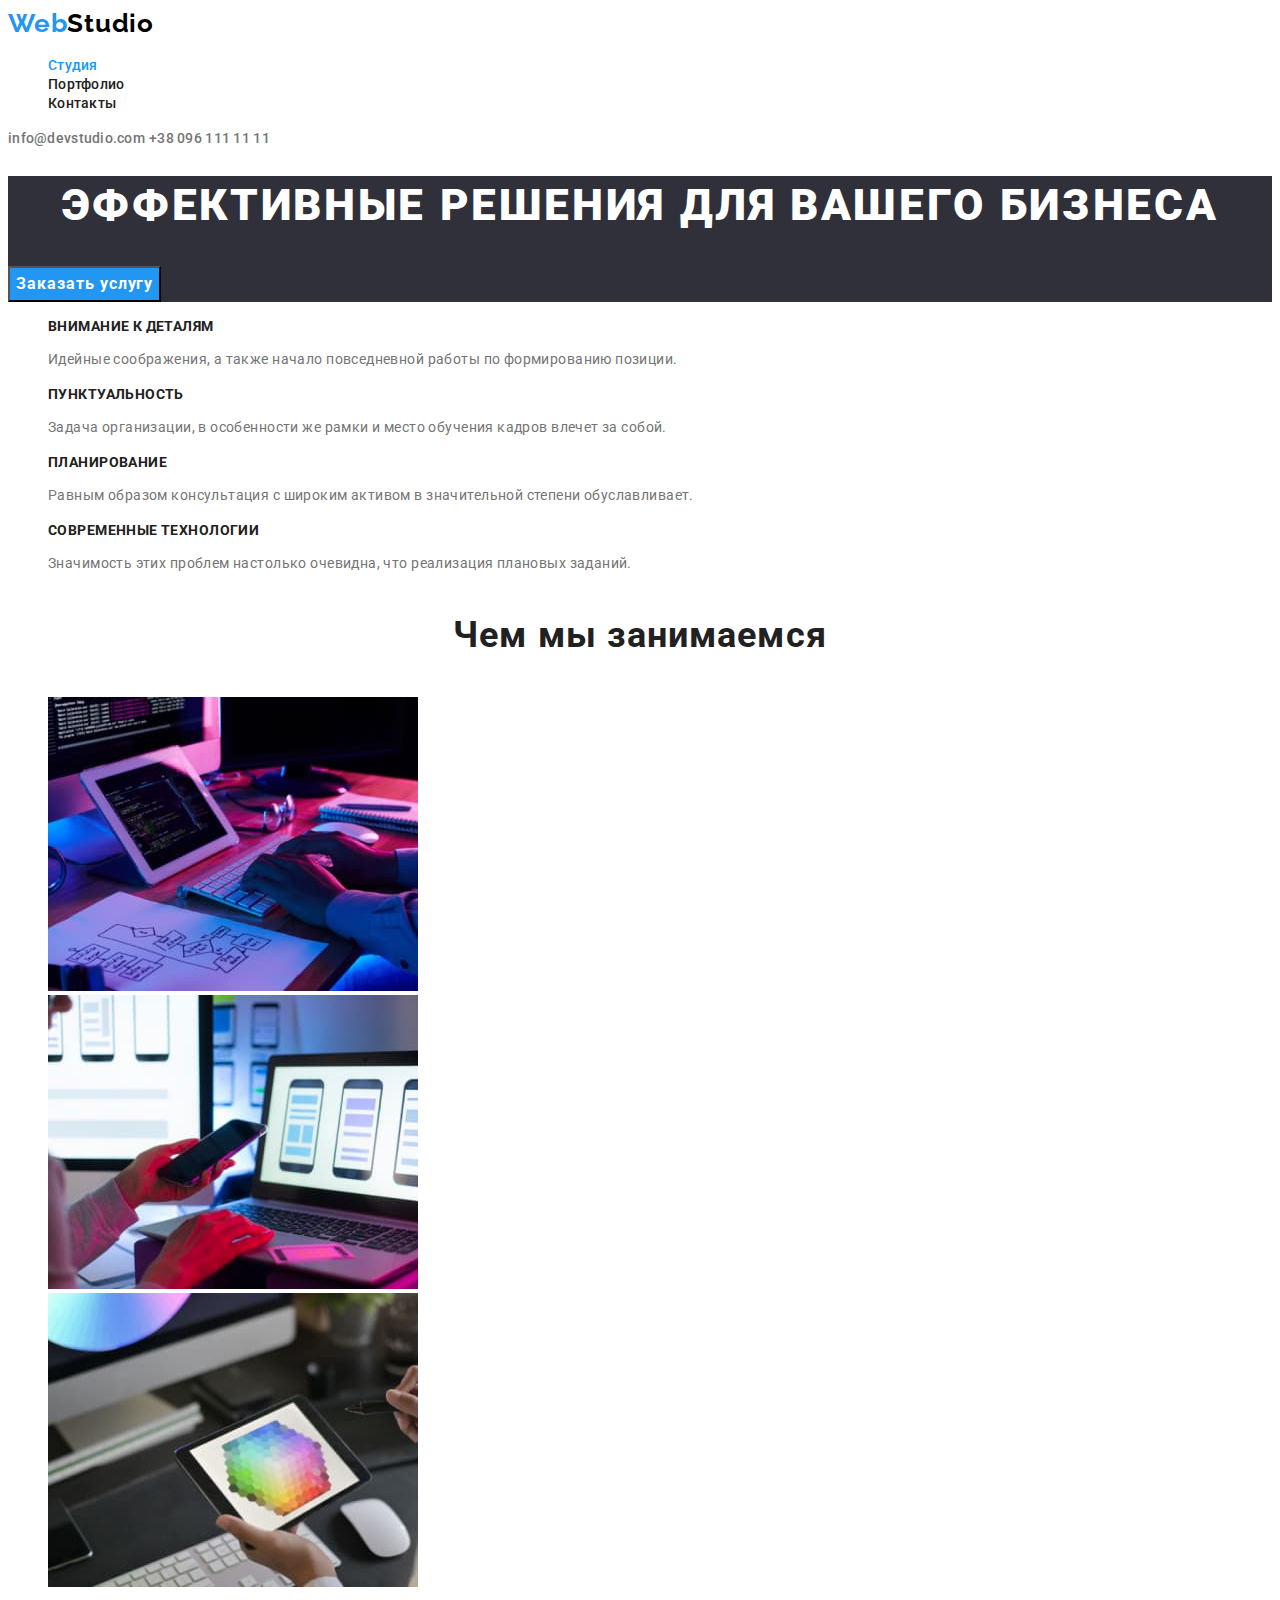
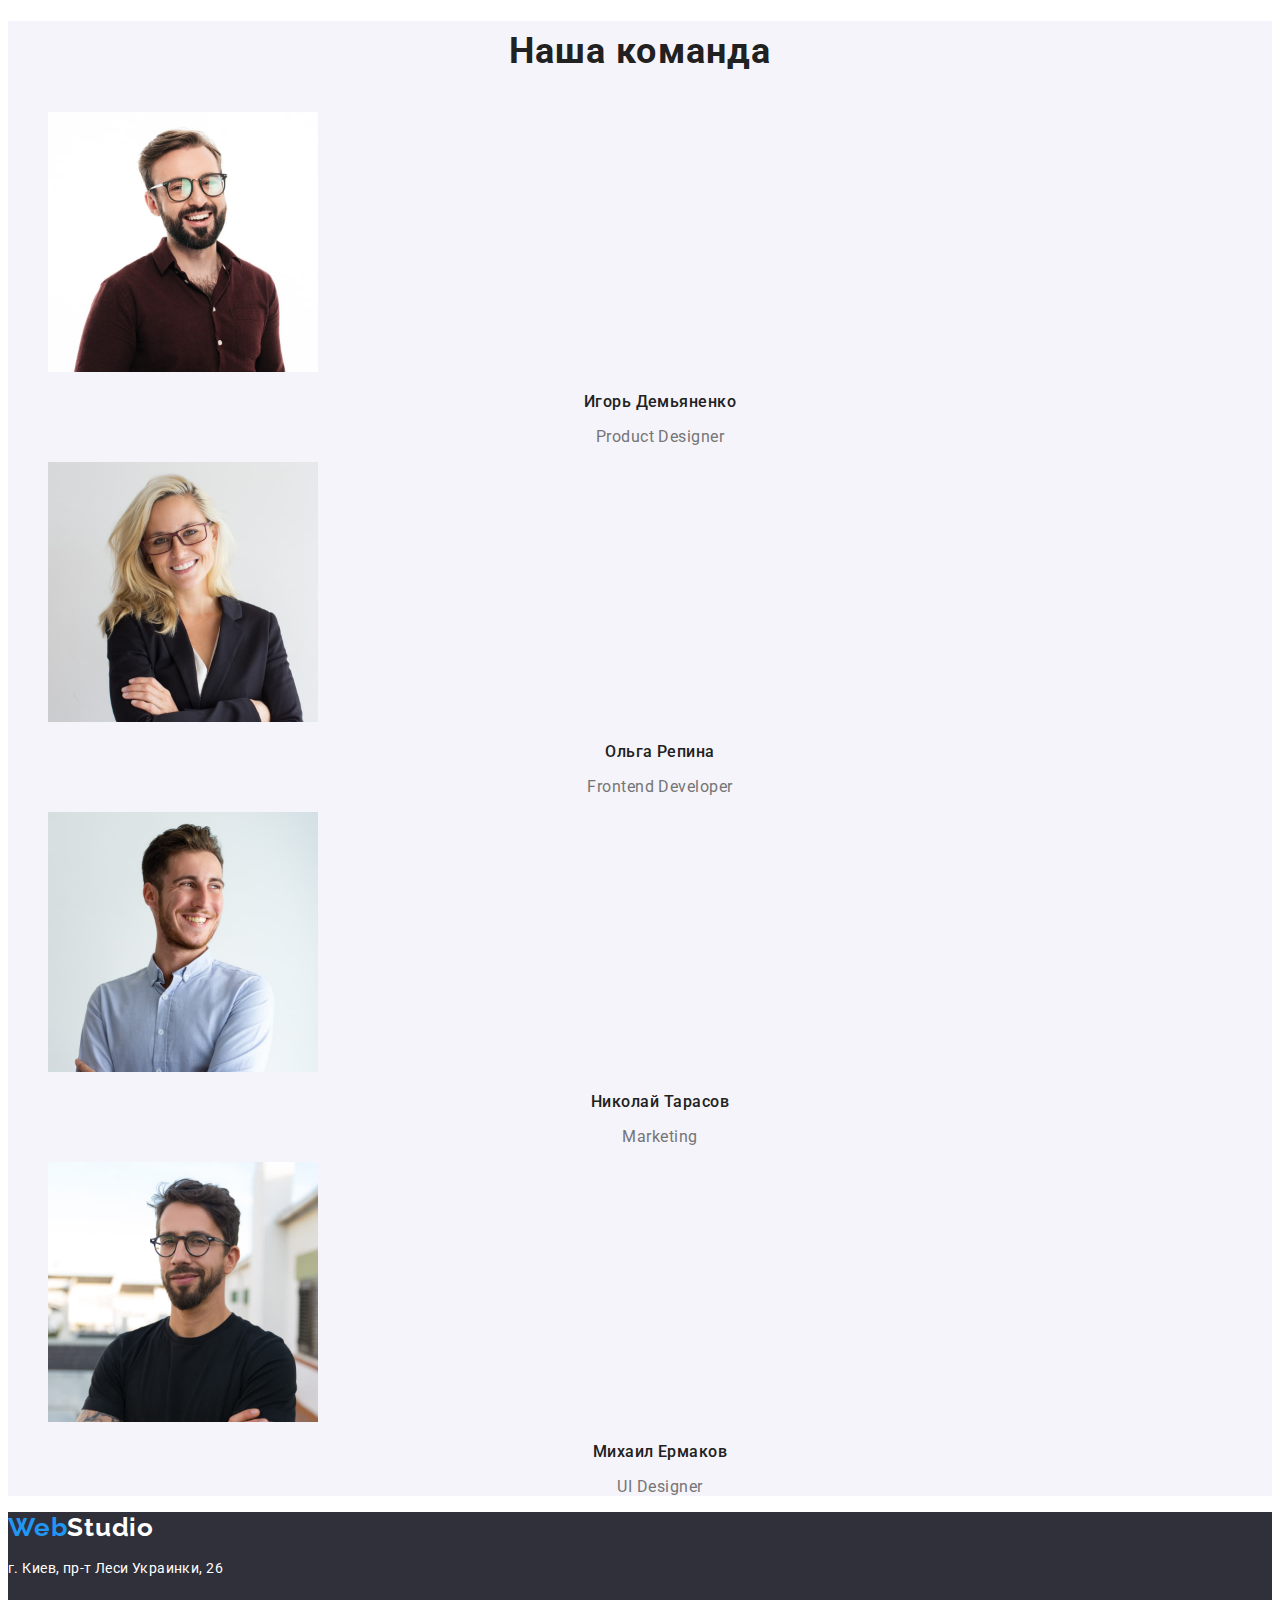
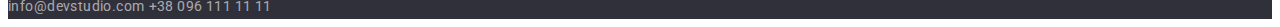
==== index.html @ 4a42e612 "init from hw2" ====
<!DOCTYPE html>
<html lang="ru">
  <head>
    <meta charset="UTF-8" />
    <meta http-equiv="X-UA-Compatible" content="IE=edge" />
    <meta name="viewport" content="width=device-width, initial-scale=1.0" />
    <link rel="preconnect" href="https://fonts.googleapis.com" />
    <link rel="preconnect" href="https://fonts.gstatic.com" crossorigin />
    <link
      href="https://fonts.googleapis.com/css2?family=Raleway:wght@700&family=Roboto:wght@400;500;700;900&display=swap"
      rel="stylesheet"
    />
    <link rel="stylesheet" href="./css/styles.css" />
    <title>Работа 2</title>
  </head>

  <body>
    <header class="header">
      <a href="" class="webstudio-header link"><span class="webstudio-accent">Web</span>Studio</a>
      <nav class="header-navigation">
        <ul class="header-list list">
          <li class="header-item"><a href="" class="header-link current link">Студия</a></li>
          <li class="header-item"><a href="./portfolio.html" class="header-link link">Портфолио</a></li>
          <li class="header-item"><a href="" class="header-link link">Контакты</a></li>
        </ul>
      </nav>
      <a class="header-tel link" href="mailto:info@devstudio.com">info@devstudio.com</a>
      <a class="header-tel link" href="tel:+380961111111">+38 096 111 11 11</a>
    </header>

    <main>
      <section class="hero">
        <h1 class="hero-title">Эффективные решения для вашего бизнеса</h1>
        <button type="button" class="hero-btn">Заказать услугу</button>
      </section>

      <section class="feature">
        <h2 class="visually-hidden">Особенности</h2>
        <!-- Невидимый заголовок -->
        <ul class="featute-list list">
          <li class="feature-item">
            <h3 class="feature-title">Внимание к деталям</h3>
            <p class="feature-text">Идейные соображения, а также начало повседневной работы по формированию позиции.</p>
          </li>
          <li class="feature-item">
            <h3 class="feature-title">Пунктуальность</h3>
            <p class="feature-text">
              Задача организации, в особенности же рамки и место обучения кадров влечет за собой.
            </p>
          </li>
          <li class="feature-item">
            <h3 class="feature-title">Планирование</h3>
            <p class="feature-text">
              Равным образом консультация с широким активом в значительной степени обуславливает.
            </p>
          </li>
          <li class="feature-item">
            <h3 class="feature-title">Современные технологии</h3>
            <p class="feature-text">Значимость этих проблем настолько очевидна, что реализация плановых заданий.</p>
          </li>
        </ul>
      </section>

      <section class="work">
        <h2 class="section-title">Чем мы занимаемся</h2>
        <ul class="work-list list">
          <li class="work-item">
            <img src="./images/img1.jpg" width="370" alt="Занятие 1" />
          </li>
          <li class="work-item">
            <img src="./images/img2.jpg" width="370" alt="Занятие 2" />
          </li>
          <li class="work-item">
            <img src="./images/img3.jpg" width="370" alt="Занятие 3" />
          </li>
        </ul>
      </section>

      <section class="team">
        <h2 class="section-title">Наша команда</h2>
        <ul class="team-list list">
          <li class="team-item">
            <img src="./images/img4.jpg" width="270" alt="Игорь Демьяненко" />
            <h3 class="team-item-title">Игорь Демьяненко</h3>
            <p class="team-item-text" lang="en">Product Designer</p>
          </li>
          <li class="team-item">
            <img src="./images/img5.jpg" width="270" alt="Ольга Репина" />
            <h3 class="team-item-title">Ольга Репина</h3>
            <p class="team-item-text" lang="en">Frontend Developer</p>
          </li>
          <li class="team-item">
            <img src="./images/img6.jpg" width="270" alt="Николай Тарасов" />
            <h3 class="team-item-title">Николай Тарасов</h3>
            <p class="team-item-text" lang="en">Marketing</p>
          </li>
          <li class="team-item">
            <img src="./images/img7.jpg" width="270" alt="Михаил Ермаков" />
            <h3 class="team-item-title">Михаил Ермаков</h3>
            <p class="team-item-text" lang="en">UI Designer</p>
          </li>
        </ul>
      </section>
    </main>

    <footer class="footer">
      <a href="" class="webstudio-footer link"><span class="webstudio-accent">Web</span>Studio</a>
      <address>
        <p class="footer-address">г. Киев, пр-т Леси Украинки, 26</p>
        <a class="footer-tel link" href="mailto:info@devstudio.com">info@devstudio.com</a>
        <a class="footer-tel link" href="tel:+380961111111">+38 096 111 11 11</a>
      </address>
    </footer>
  </body>
</html>
---- css/styles.css ----
:root {
  --main-color: #757575;
  --main-bg-color: #ffffff;
  --webstudio-header-color: #000000;
  --webstudio-footer-color: #ffffff;
  --accent-color: #2196f3;
  --title-color: #212121;
  --dark-bg-color: #2f303a;
  --hero-title-color: #ffffff;
  --btn-text-color: #ffffff;
  --btn-bg-color: #f5f4fa;
  --feature-title-color: #212121;
  --team-bg-color: #f5f4fa;
  --footer-addr-color: #ffffff;
  --footer-tel-color: rgba(255, 255, 255, 0.6);
}

.visually-hidden {
  position: absolute;
  white-space: nowrap;
  width: 1px;
  height: 1px;
  overflow: hidden;
  border: 0;
  padding: 0;
  clip: rect(0 0 0 0);
  clip-path: inset(50%);
  margin: -1px;
}

body {
  /* Основной цвет - цвет абзацев */
  color: var(--main-color);
  /* Основной фон страницы */
  background-color: var(--main-bg-color);
  font-family: 'Roboto', Tahoma, sans-serif;
}

/* Убираем подчеркивание у ссылок */
.link {
  text-decoration: none;
}

/* Убираем точки у списков */
.list {
  list-style: none;
}

/* ---------------------HEADER--------------------- */

.webstudio-header {
  font-family: 'Raleway', Tahoma, sans-serif;
  font-weight: 700;
  font-size: 26px;
  line-height: 1.19;
  letter-spacing: 0.03em;
  color: var(--webstudio-header-color);
}

.webstudio-accent {
  color: var(--accent-color);
}

.header-link {
  font-weight: 500;
  font-size: 14px;
  line-height: 1.14;
  letter-spacing: 0.02em;
  color: var(--title-color);
}

.header-link.current {
  color: var(--accent-color);
}

.header-link:hover,
.header-link:focus {
  color: var(--accent-color);
}

.header-tel {
  font-weight: 500;
  font-size: 14px;
  line-height: 1.14;
  letter-spacing: 0.02em;
  color: inherit;
}

.header-tel:hover,
.header-tel:focus {
  color: var(--accent-color);
}

/* ---------------------HERO--------------------- */

.hero {
  background-color: var(--dark-bg-color);
}

.hero-title {
  font-weight: 900;
  font-size: 44px;
  line-height: 1.36;
  text-align: center;
  letter-spacing: 0.06em;
  text-transform: uppercase;
  color: var(--hero-title-color);
}

.hero-btn {
  font-family: inherit;
  font-weight: 700;
  font-size: 16px;
  line-height: 1.88;
  letter-spacing: 0.06em;
  color: var(--btn-text-color);
  background-color: var(--accent-color);
  cursor: pointer;
  /* display: flex;
  align-items: center;
  text-align: center; */
}

/* ---------------------FEATURE--------------------- */

.feature-title {
  font-size: 14px;
  line-height: 16px;
  letter-spacing: 0.03em;
  text-transform: uppercase;
  color: var(--title-color);
}

.feature-text {
  font-size: 14px;
  line-height: 1.71;
  letter-spacing: 0.03em;
}

/* ---------------------WORK--------------------- */

.section-title {
  font-size: 36px;
  line-height: 1.71;
  text-align: center;
  letter-spacing: 0.03em;
  color: var(--title-color);
}

/* ---------------------TEAM--------------------- */

.team {
  background-color: var(--team-bg-color);
}

.team-item-title {
  font-weight: 500;
  font-size: 16px;
  line-height: 1.19;
  text-align: center;
  letter-spacing: 0.03em;
  color: var(--title-color);
}

.team-item-text {
  font-size: 16px;
  line-height: 1.19;
  text-align: center;
  letter-spacing: 0.03em;
}

/* ---------------------FOOTER--------------------- */

.webstudio-footer {
  font-family: 'Raleway', Tahoma, sans-serif;
  font-weight: 700;
  font-size: 26px;
  line-height: 1.19;
  letter-spacing: 0.03em;
  color: var(--webstudio-footer-color);
}

.footer {
  background-color: var(--dark-bg-color);
}

.footer-address {
  font-size: 14px;
  line-height: 1.71;
  letter-spacing: 0.03em;
  font-style: normal;
  color: var(--footer-addr-color);
}

.footer-tel {
  font-size: 14px;
  line-height: 1.71;
  letter-spacing: 0.03em;
  font-style: normal;
  color: var(--footer-tel-color);
}

.footer-tel:hover,
.footer-tel:focus {
  color: var(--accent-color);
}

/* ---------------------PORTFOLIO--------------------- */

.filters-btn {
  font-family: inherit;
  font-weight: 500;
  font-size: 16px;
  line-height: 1.62;
  text-align: center;
  letter-spacing: 0.03em;
  cursor: pointer;
  color: var(--title-color);
  background-color: var(--btn-bg-color);
}

.filters-btn:hover,
.filters-btn:focus,
.filters-btn.current {
  color: var(--btn-text-color);
  background-color: var(--accent-color);
}

.projects-title {
  font-size: 18px;
  line-height: 2;
  letter-spacing: 0.06em;
  color: var(--title-color);
}

.projects-text {
  font-size: 16px;
  line-height: 1.88;
  letter-spacing: 0.03em;
}
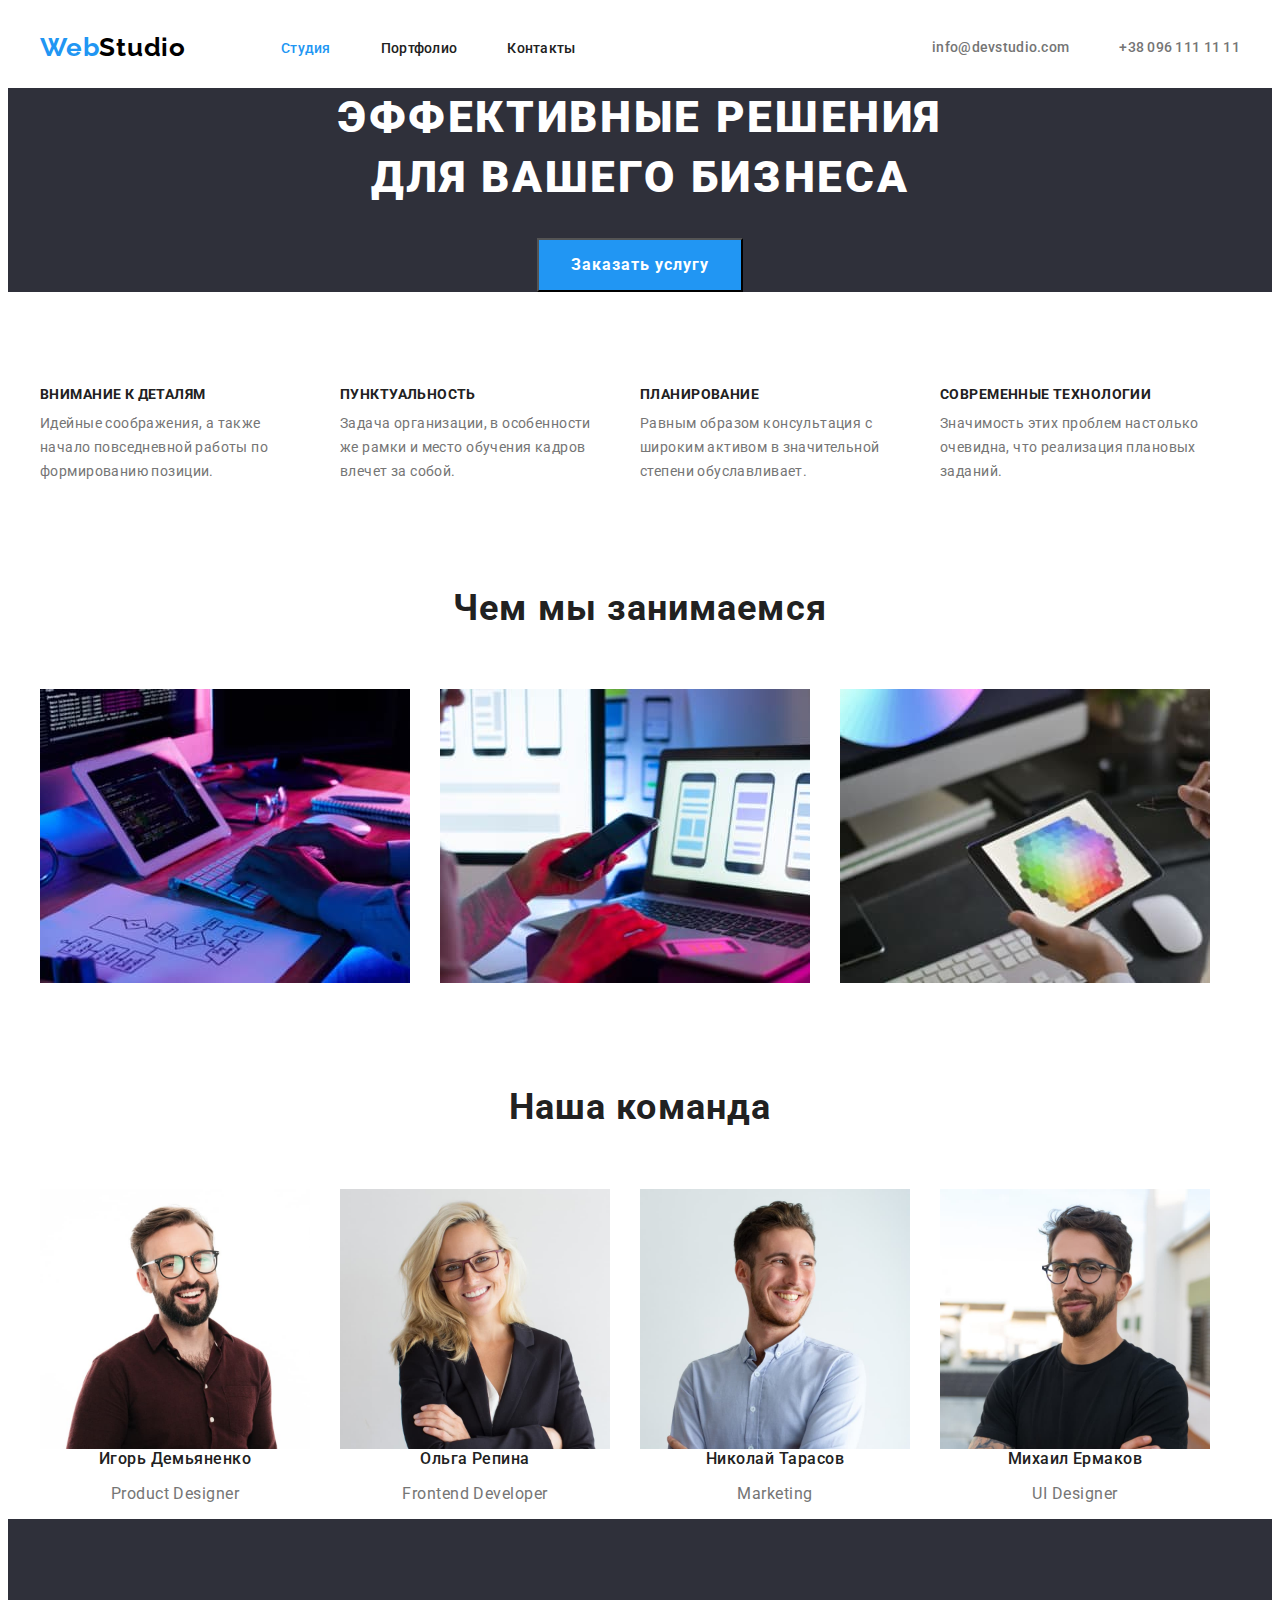
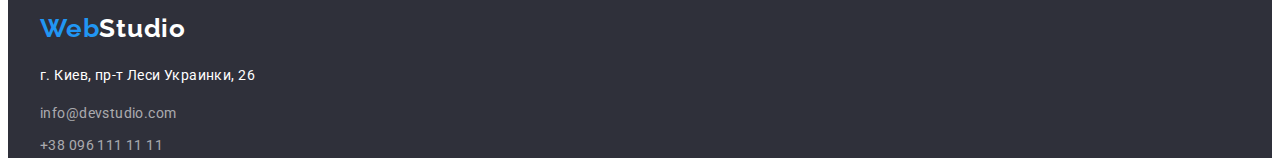
==== commit f74b949b: "version 1" ====
--- a/index.html
+++ b/index.html
@@ -10,106 +10,126 @@
       href="https://fonts.googleapis.com/css2?family=Raleway:wght@700&family=Roboto:wght@400;500;700;900&display=swap"
       rel="stylesheet"
     />
+    <link
+      rel="stylesheet"
+      href="https://cdnjs.cloudflare.com/ajax/libs/modern-normalize/1.1.0/modern-normalize.min.css"
+      integrity="sha512-wpPYUAdjBVSE4KJnH1VR1HeZfpl1ub8YT/NKx4PuQ5NmX2tKuGu6U/JRp5y+Y8XG2tV+wKQpNHVUX03MfMFn9Q=="
+      crossorigin="anonymous"
+      referrerpolicy="no-referrer"
+    />
+
     <link rel="stylesheet" href="./css/styles.css" />
-    <title>Работа 2</title>
+    <title>Работа 3</title>
   </head>
 
   <body>
     <header class="header">
-      <a href="" class="webstudio-header link"><span class="webstudio-accent">Web</span>Studio</a>
-      <nav class="header-navigation">
-        <ul class="header-list list">
-          <li class="header-item"><a href="" class="header-link current link">Студия</a></li>
-          <li class="header-item"><a href="./portfolio.html" class="header-link link">Портфолио</a></li>
-          <li class="header-item"><a href="" class="header-link link">Контакты</a></li>
+      <div class="container header-nav">
+        <a href="" class="webstudio-header"><span class="webstudio-accent">Web</span>Studio</a>
+        <ul class="site-nav list">
+          <li class="item"><a href="" class="link current">Студия</a></li>
+          <li class="item"><a href="./portfolio.html" class="link">Портфолио</a></li>
+          <li class="item"><a href="" class="link">Контакты</a></li>
         </ul>
-      </nav>
-      <a class="header-tel link" href="mailto:info@devstudio.com">info@devstudio.com</a>
-      <a class="header-tel link" href="tel:+380961111111">+38 096 111 11 11</a>
+        <div class="auth-nav">
+          <a class="auth-tel" href="mailto:info@devstudio.com">info@devstudio.com</a>
+          <a class="auth-tel" href="tel:+380961111111">+38 096 111 11 11</a>
+        </div>
+      </div>
     </header>
 
     <main>
+      <!-- Герой -->
       <section class="hero">
-        <h1 class="hero-title">Эффективные решения для вашего бизнеса</h1>
-        <button type="button" class="hero-btn">Заказать услугу</button>
+        <div class="container">
+          <h1 class="hero-title">Эффективные решения<br />для вашего бизнеса</h1>
+          <button type="button" class="hero-btn">Заказать услугу</button>
+        </div>
       </section>
 
-      <section class="feature">
-        <h2 class="visually-hidden">Особенности</h2>
-        <!-- Невидимый заголовок -->
-        <ul class="featute-list list">
-          <li class="feature-item">
-            <h3 class="feature-title">Внимание к деталям</h3>
-            <p class="feature-text">Идейные соображения, а также начало повседневной работы по формированию позиции.</p>
-          </li>
-          <li class="feature-item">
-            <h3 class="feature-title">Пунктуальность</h3>
-            <p class="feature-text">
-              Задача организации, в особенности же рамки и место обучения кадров влечет за собой.
-            </p>
-          </li>
-          <li class="feature-item">
-            <h3 class="feature-title">Планирование</h3>
-            <p class="feature-text">
-              Равным образом консультация с широким активом в значительной степени обуславливает.
-            </p>
-          </li>
-          <li class="feature-item">
-            <h3 class="feature-title">Современные технологии</h3>
-            <p class="feature-text">Значимость этих проблем настолько очевидна, что реализация плановых заданий.</p>
-          </li>
-        </ul>
+      <!-- Особенности -->
+      <section class="section">
+        <div class="container">
+          <h2 class="visually-hidden">Особенности</h2>
+          <!-- Невидимый заголовок -->
+          <ul class="feature-list list">
+            <li class="item">
+              <h3 class="title">Внимание к деталям</h3>
+              <p class="text">Идейные соображения, а также начало повседневной работы по формированию позиции.</p>
+            </li>
+            <li class="item">
+              <h3 class="title">Пунктуальность</h3>
+              <p class="text">Задача организации, в особенности же рамки и место обучения кадров влечет за собой.</p>
+            </li>
+            <li class="item">
+              <h3 class="title">Планирование</h3>
+              <p class="text">Равным образом консультация с широким активом в значительной степени обуславливает.</p>
+            </li>
+            <li class="item">
+              <h3 class="title">Современные технологии</h3>
+              <p class="text">Значимость этих проблем настолько очевидна, что реализация плановых заданий.</p>
+            </li>
+          </ul>
+        </div>
       </section>
 
-      <section class="work">
-        <h2 class="section-title">Чем мы занимаемся</h2>
-        <ul class="work-list list">
-          <li class="work-item">
-            <img src="./images/img1.jpg" width="370" alt="Занятие 1" />
-          </li>
-          <li class="work-item">
-            <img src="./images/img2.jpg" width="370" alt="Занятие 2" />
-          </li>
-          <li class="work-item">
-            <img src="./images/img3.jpg" width="370" alt="Занятие 3" />
-          </li>
-        </ul>
+      <!-- Чем мы занимаемся -->
+      <section class="section">
+        <div class="container">
+          <h2 class="section-title">Чем мы занимаемся</h2>
+          <ul class="work-list list">
+            <li class="item">
+              <img src="./images/img1.jpg" width="370" alt="Занятие 1" />
+            </li>
+            <li class="item">
+              <img src="./images/img2.jpg" width="370" alt="Занятие 2" />
+            </li>
+            <li class="item">
+              <img src="./images/img3.jpg" width="370" alt="Занятие 3" />
+            </li>
+          </ul>
+        </div>
       </section>
 
-      <section class="team">
-        <h2 class="section-title">Наша команда</h2>
-        <ul class="team-list list">
-          <li class="team-item">
-            <img src="./images/img4.jpg" width="270" alt="Игорь Демьяненко" />
-            <h3 class="team-item-title">Игорь Демьяненко</h3>
-            <p class="team-item-text" lang="en">Product Designer</p>
-          </li>
-          <li class="team-item">
-            <img src="./images/img5.jpg" width="270" alt="Ольга Репина" />
-            <h3 class="team-item-title">Ольга Репина</h3>
-            <p class="team-item-text" lang="en">Frontend Developer</p>
-          </li>
-          <li class="team-item">
-            <img src="./images/img6.jpg" width="270" alt="Николай Тарасов" />
-            <h3 class="team-item-title">Николай Тарасов</h3>
-            <p class="team-item-text" lang="en">Marketing</p>
-          </li>
-          <li class="team-item">
-            <img src="./images/img7.jpg" width="270" alt="Михаил Ермаков" />
-            <h3 class="team-item-title">Михаил Ермаков</h3>
-            <p class="team-item-text" lang="en">UI Designer</p>
-          </li>
-        </ul>
+      <!-- Наша команда -->
+      <section class="section">
+        <div class="container">
+          <h2 class="section-title">Наша команда</h2>
+          <ul class="team-list list">
+            <li class="item">
+              <img src="./images/img4.jpg" width="270" alt="Игорь Демьяненко" />
+              <h3 class="title">Игорь Демьяненко</h3>
+              <p class="text" lang="en">Product Designer</p>
+            </li>
+            <li class="item">
+              <img src="./images/img5.jpg" width="270" alt="Ольга Репина" />
+              <h3 class="title">Ольга Репина</h3>
+              <p class="text" lang="en">Frontend Developer</p>
+            </li>
+            <li class="item">
+              <img src="./images/img6.jpg" width="270" alt="Николай Тарасов" />
+              <h3 class="title">Николай Тарасов</h3>
+              <p class="text" lang="en">Marketing</p>
+            </li>
+            <li class="item">
+              <img src="./images/img7.jpg" width="270" alt="Михаил Ермаков" />
+              <h3 class="title">Михаил Ермаков</h3>
+              <p class="text" lang="en">UI Designer</p>
+            </li>
+          </ul>
+        </div>
       </section>
     </main>
 
-    <footer class="footer">
-      <a href="" class="webstudio-footer link"><span class="webstudio-accent">Web</span>Studio</a>
-      <address>
-        <p class="footer-address">г. Киев, пр-т Леси Украинки, 26</p>
-        <a class="footer-tel link" href="mailto:info@devstudio.com">info@devstudio.com</a>
-        <a class="footer-tel link" href="tel:+380961111111">+38 096 111 11 11</a>
-      </address>
+    <footer class="section footer">
+      <div class="container">
+        <a href="" class="webstudio-footer link"><span class="webstudio-accent">Web</span>Studio</a>
+        <address>
+          <p class="footer-address">г. Киев, пр-т Леси Украинки, 26</p>
+          <a class="footer-tel" href="mailto:info@devstudio.com">info@devstudio.com</a>
+          <a class="footer-tel" href="tel:+380961111111">+38 096 111 11 11</a>
+        </address>
+      </div>
     </footer>
   </body>
 </html>
--- a/css/styles.css
+++ b/css/styles.css
@@ -13,6 +13,7 @@
   --team-bg-color: #f5f4fa;
   --footer-addr-color: #ffffff;
   --footer-tel-color: rgba(255, 255, 255, 0.6);
+  --border-color: #eeeeee;
 }
 
 .visually-hidden {
@@ -29,117 +30,177 @@
 }
 
 body {
+  font-family: 'Roboto', Tahoma, sans-serif;
+
+  /* letter-spacing: -0.015em;
+  font-size: 18px;
+  line-height: 1.67; */
+
   /* Основной цвет - цвет абзацев */
   color: var(--main-color);
   /* Основной фон страницы */
   background-color: var(--main-bg-color);
-  font-family: 'Roboto', Tahoma, sans-serif;
-}
-
-/* Убираем подчеркивание у ссылок */
-.link {
-  text-decoration: none;
-}
-
-/* Убираем точки у списков */
+}
+
+/* Утилиты */
+
+/* Убираем точки и паддинги у списков */
 .list {
+  padding: 0;
+  margin: 0;
   list-style: none;
 }
 
+/* Контейнер */
+.container {
+  margin-left: auto;
+  margin-right: auto;
+  width: 1200px;
+  padding-left: 15px;
+  padding-right: 15px;
+  /* outline: 2px solid tomato; */
+}
+
+img {
+  display: block;
+  width: 100%;
+  height: auto;
+}
+
 /* ---------------------HEADER--------------------- */
 
 .webstudio-header {
+  padding-top: 24px;
+  padding-bottom: 25px;
+
   font-family: 'Raleway', Tahoma, sans-serif;
   font-weight: 700;
   font-size: 26px;
   line-height: 1.19;
   letter-spacing: 0.03em;
+
   color: var(--webstudio-header-color);
+
+  text-decoration: none;
 }
 
 .webstudio-accent {
   color: var(--accent-color);
 }
 
-.header-link {
+.header-nav {
+  display: flex;
+  align-items: center;
+}
+
+.site-nav {
+  display: flex;
+  margin-left: 95px;
+}
+
+.site-nav .item + .item {
+  margin-left: 50px;
+}
+
+.site-nav .link {
+  padding-top: 32px;
+  padding-bottom: 32px;
+
   font-weight: 500;
   font-size: 14px;
   line-height: 1.14;
   letter-spacing: 0.02em;
-  color: var(--title-color);
-}
-
-.header-link.current {
+
+  color: var(--title-color);
+
+  text-decoration: none;
+}
+
+.site-nav .link:hover,
+.site-nav .link:focus {
   color: var(--accent-color);
 }
 
-.header-link:hover,
-.header-link:focus {
+.site-nav .link.current {
   color: var(--accent-color);
 }
 
-.header-tel {
+.auth-nav {
+  display: flex;
+  margin-left: auto;
+}
+
+.auth-nav .auth-tel + .auth-tel {
+  margin-left: 50px;
+}
+
+.auth-tel {
+  padding-top: 32px;
+  padding-bottom: 32px;
+
   font-weight: 500;
   font-size: 14px;
   line-height: 1.14;
   letter-spacing: 0.02em;
+
   color: inherit;
-}
-
-.header-tel:hover,
-.header-tel:focus {
+
+  text-decoration: none;
+}
+
+.auth-tel:hover,
+.auth-tel:focus {
   color: var(--accent-color);
 }
 
 /* ---------------------HERO--------------------- */
 
 .hero {
+  text-align: center;
+
   background-color: var(--dark-bg-color);
 }
 
 .hero-title {
+  margin-top: 0;
+  margin-bottom: 30px;
+
   font-weight: 900;
   font-size: 44px;
   line-height: 1.36;
-  text-align: center;
   letter-spacing: 0.06em;
   text-transform: uppercase;
+
   color: var(--hero-title-color);
 }
 
 .hero-btn {
+  display: inline-block;
+  padding: 10px 32px;
+  min-width: 200px;
+
   font-family: inherit;
   font-weight: 700;
   font-size: 16px;
   line-height: 1.88;
   letter-spacing: 0.06em;
+
   color: var(--btn-text-color);
   background-color: var(--accent-color);
+
   cursor: pointer;
-  /* display: flex;
-  align-items: center;
-  text-align: center; */
-}
-
-/* ---------------------FEATURE--------------------- */
-
-.feature-title {
-  font-size: 14px;
-  line-height: 16px;
-  letter-spacing: 0.03em;
-  text-transform: uppercase;
-  color: var(--title-color);
-}
-
-.feature-text {
-  font-size: 14px;
-  line-height: 1.71;
-  letter-spacing: 0.03em;
-}
-
-/* ---------------------WORK--------------------- */
+}
+
+/* ---------------------SECTION--------------------- */
+
+.section {
+  padding-top: 94px;
+}
 
 .section-title {
+  margin-top: 0;
+  margin-bottom: 50px;
+
   font-size: 36px;
   line-height: 1.71;
   text-align: center;
@@ -147,13 +208,73 @@
   color: var(--title-color);
 }
 
+/* ---------------------FEATURE--------------------- */
+
+.feature-list {
+  display: flex;
+  flex-wrap: wrap;
+}
+
+.feature-list .item {
+  width: 270px;
+}
+.feature-list .item + .item {
+  margin-left: 30px;
+}
+
+.feature-list .title {
+  margin-top: 0px;
+  margin-bottom: 10px;
+
+  font-size: 14px;
+  line-height: 16px;
+  letter-spacing: 0.03em;
+  text-transform: uppercase;
+  color: var(--title-color);
+}
+
+.feature-list .text {
+  margin-top: 0;
+  margin-bottom: 0;
+
+  font-size: 14px;
+  line-height: 1.71;
+  letter-spacing: 0.03em;
+}
+
+/* ---------------------WORK--------------------- */
+
+.work-list {
+  display: flex;
+  flex-wrap: wrap;
+}
+
+.work-list .item {
+  width: 370px;
+}
+
+.work-list .item + .item {
+  margin-left: 30px;
+}
+
 /* ---------------------TEAM--------------------- */
 
-.team {
-  background-color: var(--team-bg-color);
-}
-
-.team-item-title {
+.team-list {
+  display: flex;
+  flex-wrap: wrap;
+}
+
+.team-list .item {
+  width: 270px;
+}
+.team-list .item + .item {
+  margin-left: 30px;
+}
+
+.team-list .title {
+  margin-top: 0;
+  margin-bottom: 10px;
+
   font-weight: 500;
   font-size: 16px;
   line-height: 1.19;
@@ -162,7 +283,7 @@
   color: var(--title-color);
 }
 
-.team-item-text {
+.team-list .text {
   font-size: 16px;
   line-height: 1.19;
   text-align: center;
@@ -171,20 +292,27 @@
 
 /* ---------------------FOOTER--------------------- */
 
+.footer {
+  margin-bottom: 0;
+
+  background-color: var(--dark-bg-color);
+}
+
 .webstudio-footer {
+  margin-top: 60px;
+
   font-family: 'Raleway', Tahoma, sans-serif;
   font-weight: 700;
   font-size: 26px;
   line-height: 1.19;
   letter-spacing: 0.03em;
   color: var(--webstudio-footer-color);
-}
-
-.footer {
-  background-color: var(--dark-bg-color);
+  text-decoration: none;
 }
 
 .footer-address {
+  margin-top: 20px;
+
   font-size: 14px;
   line-height: 1.71;
   letter-spacing: 0.03em;
@@ -193,11 +321,16 @@
 }
 
 .footer-tel {
+  margin-top: 9px;
+
+  display: block;
   font-size: 14px;
   line-height: 1.71;
   letter-spacing: 0.03em;
   font-style: normal;
   color: var(--footer-tel-color);
+
+  text-decoration: none;
 }
 
 .footer-tel:hover,
@@ -207,7 +340,20 @@
 
 /* ---------------------PORTFOLIO--------------------- */
 
-.filters-btn {
+.filters {
+  display: flex;
+  flex-wrap: wrap;
+  justify-content: center;
+  margin-bottom: 50px;
+}
+
+.filters .item + .item {
+  margin-left: 8px;
+}
+.filters .btn {
+  padding: 6px 22px;
+  border-radius: 4px;
+  min-width: 73px;
   font-family: inherit;
   font-weight: 500;
   font-size: 16px;
@@ -219,21 +365,37 @@
   background-color: var(--btn-bg-color);
 }
 
-.filters-btn:hover,
-.filters-btn:focus,
-.filters-btn.current {
+.filters .btn:hover,
+.filters .btn:focus,
+.filters .btn.current {
   color: var(--btn-text-color);
   background-color: var(--accent-color);
 }
 
-.projects-title {
+.projects {
+  display: flex;
+  flex-wrap: wrap;
+  margin: -15px;
+}
+
+.projects .item {
+  width: 370px;
+  margin: 15px;
+
+  border: 1px solid var(--border-color);
+}
+
+.projects .title {
+  margin: 20px 24px 0 24px;
   font-size: 18px;
   line-height: 2;
   letter-spacing: 0.06em;
   color: var(--title-color);
 }
 
-.projects-text {
+.projects .text {
+  margin: 4px 24px 20px 24px;
+
   font-size: 16px;
   line-height: 1.88;
   letter-spacing: 0.03em;
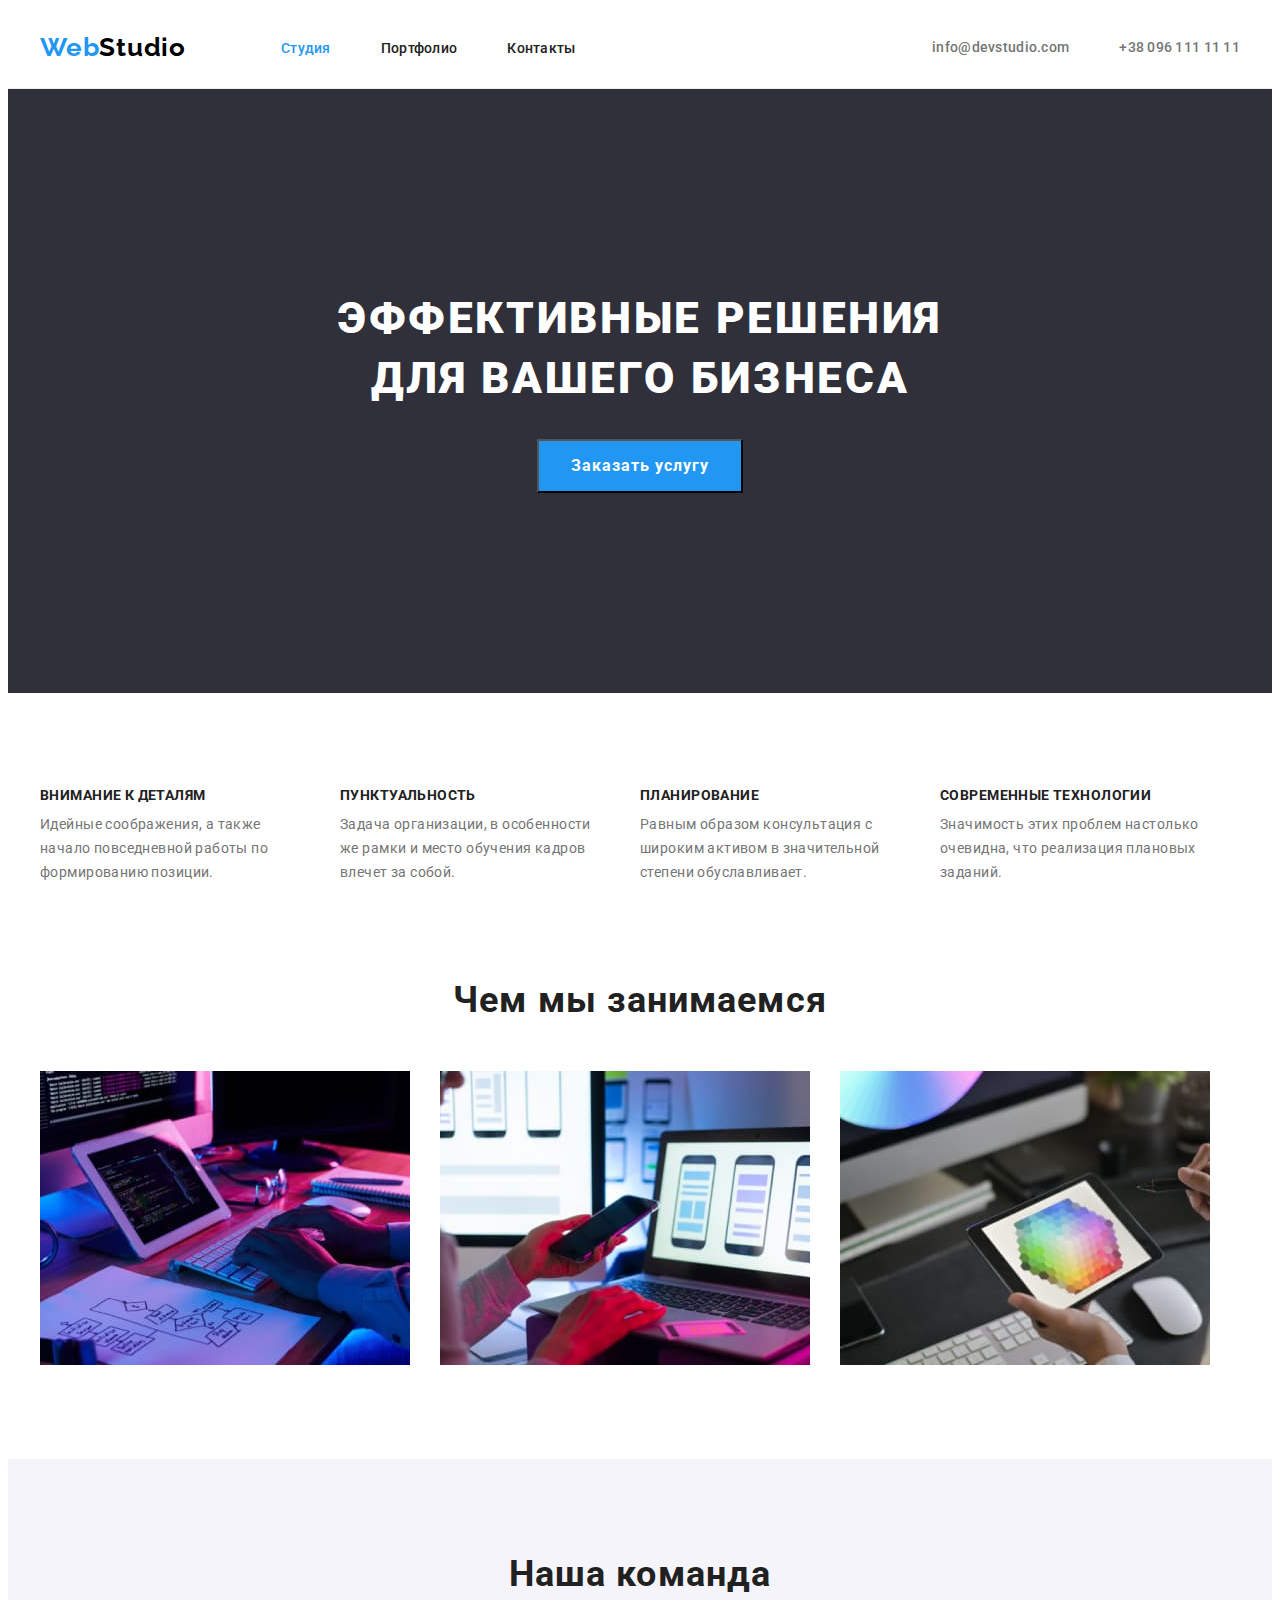
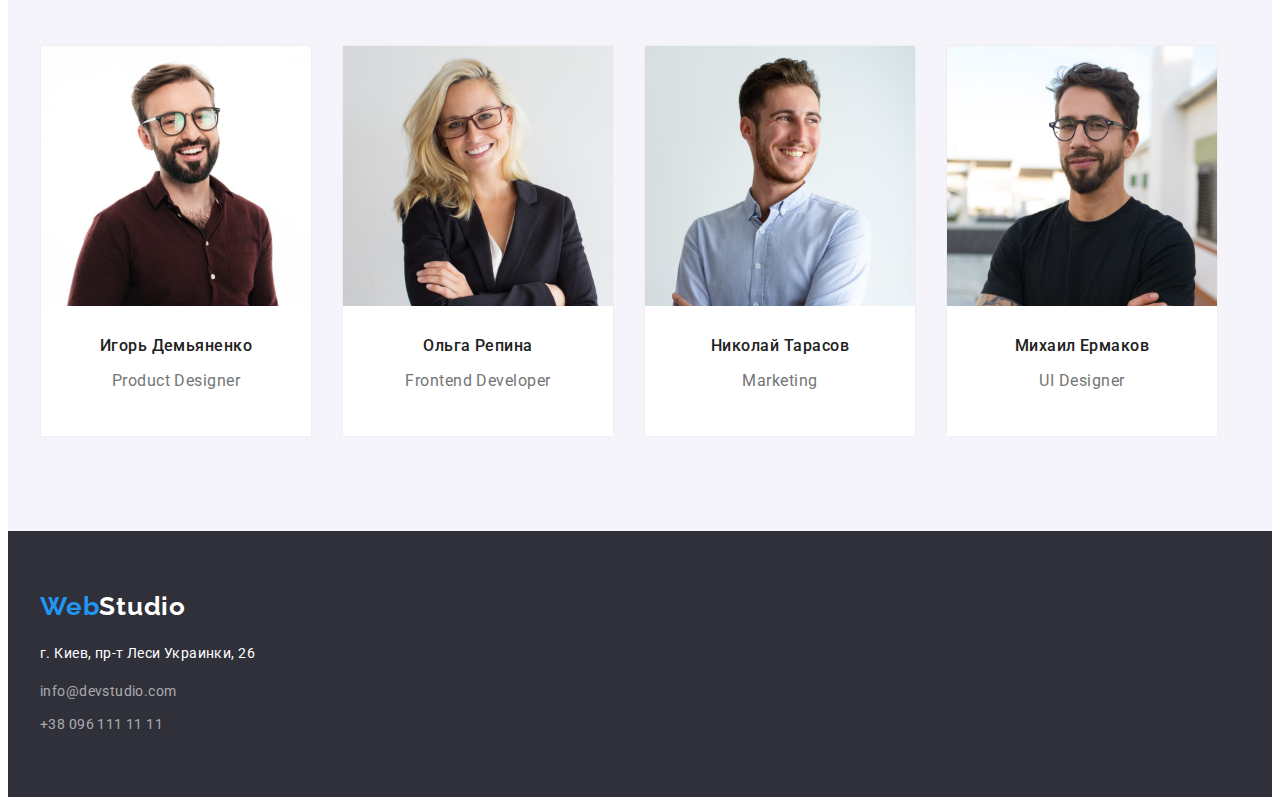
==== commit ce3bf0ee: "correct errors" ====
--- a/index.html
+++ b/index.html
@@ -74,7 +74,7 @@
       </section>
 
       <!-- Чем мы занимаемся -->
-      <section class="section">
+      <section class="section section-padding-bottom">
         <div class="container">
           <h2 class="section-title">Чем мы занимаемся</h2>
           <ul class="work-list list">
@@ -92,36 +92,44 @@
       </section>
 
       <!-- Наша команда -->
-      <section class="section">
+      <section class="section team-add">
         <div class="container">
           <h2 class="section-title">Наша команда</h2>
           <ul class="team-list list">
             <li class="item">
               <img src="./images/img4.jpg" width="270" alt="Игорь Демьяненко" />
-              <h3 class="title">Игорь Демьяненко</h3>
-              <p class="text" lang="en">Product Designer</p>
+              <div class="team">
+                <h3 class="title">Игорь Демьяненко</h3>
+                <p class="text" lang="en">Product Designer</p>
+              </div>
             </li>
             <li class="item">
               <img src="./images/img5.jpg" width="270" alt="Ольга Репина" />
-              <h3 class="title">Ольга Репина</h3>
-              <p class="text" lang="en">Frontend Developer</p>
+              <div class="team">
+                <h3 class="title">Ольга Репина</h3>
+                <p class="text" lang="en">Frontend Developer</p>
+              </div>
             </li>
             <li class="item">
               <img src="./images/img6.jpg" width="270" alt="Николай Тарасов" />
-              <h3 class="title">Николай Тарасов</h3>
-              <p class="text" lang="en">Marketing</p>
+              <div class="team">
+                <h3 class="title">Николай Тарасов</h3>
+                <p class="text" lang="en">Marketing</p>
+              </div>
             </li>
             <li class="item">
               <img src="./images/img7.jpg" width="270" alt="Михаил Ермаков" />
-              <h3 class="title">Михаил Ермаков</h3>
-              <p class="text" lang="en">UI Designer</p>
+              <div class="team">
+                <h3 class="title">Михаил Ермаков</h3>
+                <p class="text" lang="en">UI Designer</p>
+              </div>
             </li>
           </ul>
         </div>
       </section>
     </main>
 
-    <footer class="section footer">
+    <footer class="footer">
       <div class="container">
         <a href="" class="webstudio-footer link"><span class="webstudio-accent">Web</span>Studio</a>
         <address>
--- a/css/styles.css
+++ b/css/styles.css
@@ -11,6 +11,7 @@
   --btn-bg-color: #f5f4fa;
   --feature-title-color: #212121;
   --team-bg-color: #f5f4fa;
+  --team-card-color: #ffffff;
   --footer-addr-color: #ffffff;
   --footer-tel-color: rgba(255, 255, 255, 0.6);
   --border-color: #eeeeee;
@@ -88,6 +89,9 @@
   color: var(--accent-color);
 }
 
+.header {
+  border-bottom: 1px solid var(--border-color);
+}
 .header-nav {
   display: flex;
   align-items: center;
@@ -156,6 +160,8 @@
 /* ---------------------HERO--------------------- */
 
 .hero {
+  padding-top: 200px;
+  padding-bottom: 200px;
   text-align: center;
 
   background-color: var(--dark-bg-color);
@@ -197,12 +203,16 @@
   padding-top: 94px;
 }
 
+.section-padding-bottom {
+  padding-bottom: 94px;
+}
+
 .section-title {
   margin-top: 0;
   margin-bottom: 50px;
 
   font-size: 36px;
-  line-height: 1.71;
+  line-height: 1.17;
   text-align: center;
   letter-spacing: 0.03em;
   color: var(--title-color);
@@ -218,6 +228,7 @@
 .feature-list .item {
   width: 270px;
 }
+
 .feature-list .item + .item {
   margin-left: 30px;
 }
@@ -266,9 +277,26 @@
 
 .team-list .item {
   width: 270px;
-}
+
+  border-radius: 0px 0px 4px 4px;
+  border: 1px solid var(--border-color);
+}
+
 .team-list .item + .item {
   margin-left: 30px;
+}
+
+.team {
+  padding-top: 30px;
+  padding-bottom: 30px;
+  margin-top: 0px;
+
+  background-color: var(--team-card-color);
+}
+
+.team-add {
+  padding-bottom: 94px;
+  background-color: var(--team-bg-color);
 }
 
 .team-list .title {
@@ -293,14 +321,16 @@
 /* ---------------------FOOTER--------------------- */
 
 .footer {
-  margin-bottom: 0;
+  display: block;
+
+  padding-top: 60px;
+  padding-bottom: 60px;
+  margin: 0;
 
   background-color: var(--dark-bg-color);
 }
 
 .webstudio-footer {
-  margin-top: 60px;
-
   font-family: 'Raleway', Tahoma, sans-serif;
   font-weight: 700;
   font-size: 26px;
@@ -331,6 +361,9 @@
   color: var(--footer-tel-color);
 
   text-decoration: none;
+}
+
+.footer-address .footer-tel + footer-tel {
 }
 
 .footer-tel:hover,
@@ -375,7 +408,7 @@
 .projects {
   display: flex;
   flex-wrap: wrap;
-  margin: -15px;
+  margin: -15px -15px 79px -15px;
 }
 
 .projects .item {
@@ -385,16 +418,20 @@
   border: 1px solid var(--border-color);
 }
 
-.projects .title {
-  margin: 20px 24px 0 24px;
+.project-data {
+  margin: 20px 24px;
+}
+
+.project-data .title {
+  margin: 0;
   font-size: 18px;
   line-height: 2;
   letter-spacing: 0.06em;
   color: var(--title-color);
 }
 
-.projects .text {
-  margin: 4px 24px 20px 24px;
+.project-data .text {
+  margin: 4px 0 0 0;
 
   font-size: 16px;
   line-height: 1.88;
